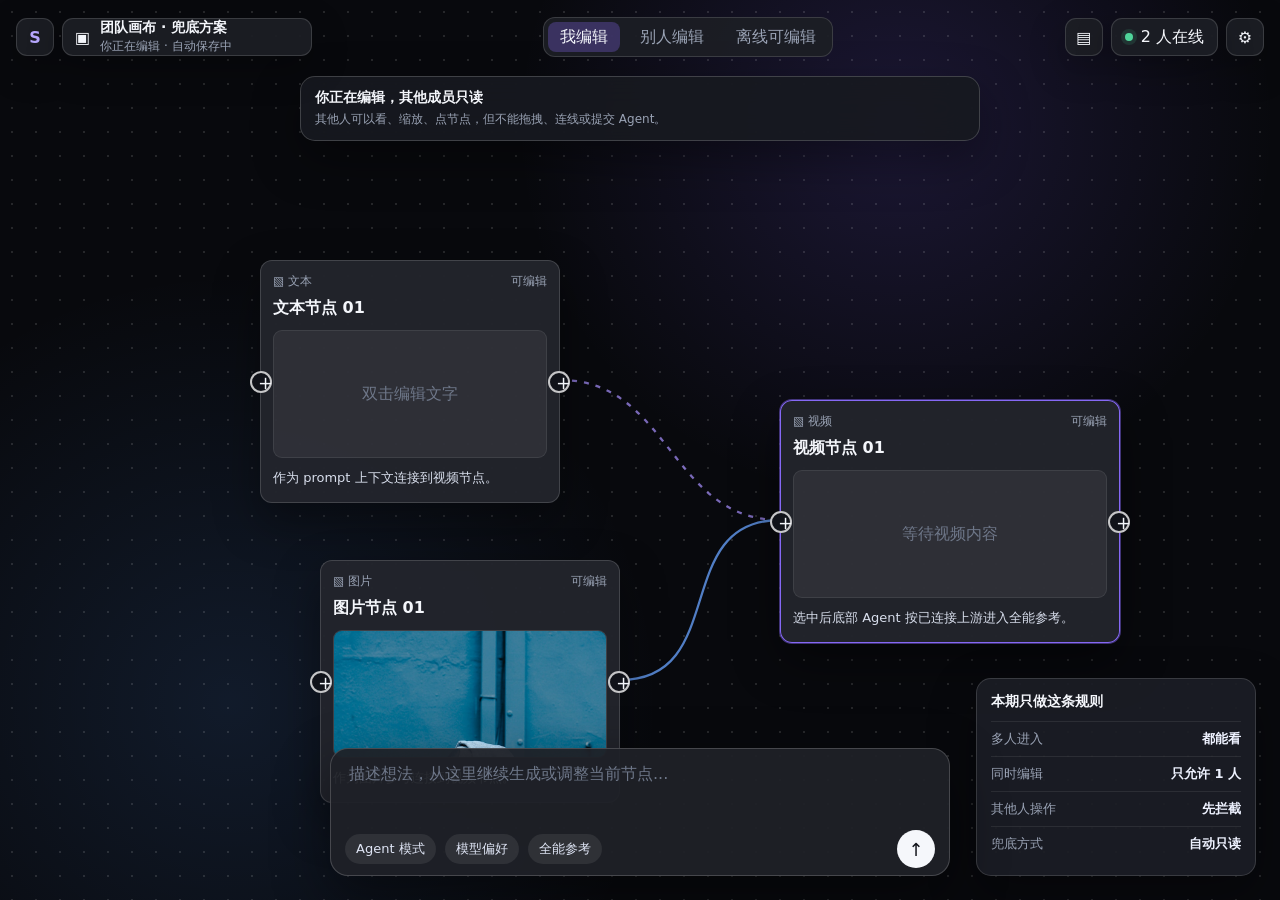
==== team-lock-demo.html @ 1d391b59 "Deploy updated canvas prototype" ====
<!doctype html>
<html lang="zh-CN">
  <head>
    <meta charset="UTF-8" />
    <meta name="viewport" content="width=device-width, initial-scale=1.0" />
    <title>画布多人编辑兜底演示</title>
    <style>
      :root {
        color-scheme: dark;
        --bg: #08090d;
        --panel: rgba(28, 30, 37, 0.94);
        --panel-soft: rgba(255, 255, 255, 0.07);
        --line: rgba(255, 255, 255, 0.14);
        --text: #f4f6fb;
        --muted: #9aa3b5;
        --dim: #6e7789;
        --blue: #5ea2ff;
        --purple: #8b6cff;
        --green: #4fd49a;
        --red: #ff8a99;
      }

      * {
        box-sizing: border-box;
      }

      body {
        margin: 0;
        height: 100vh;
        overflow: hidden;
        color: var(--text);
        font-family:
          Inter, ui-sans-serif, system-ui, -apple-system, BlinkMacSystemFont,
          "Segoe UI", "PingFang SC", "Microsoft YaHei", sans-serif;
        background:
          radial-gradient(circle at 70% 14%, rgba(129, 96, 255, 0.16), transparent 32%),
          radial-gradient(circle at 18% 78%, rgba(83, 154, 255, 0.12), transparent 34%),
          var(--bg);
      }

      button,
      textarea {
        font: inherit;
      }

      button {
        border: 0;
        color: inherit;
        cursor: pointer;
      }

      .app {
        position: relative;
        height: 100vh;
        background-image: radial-gradient(rgba(255, 255, 255, 0.12) 1px, transparent 1px);
        background-size: 24px 24px;
      }

      .topbar {
        position: absolute;
        z-index: 20;
        top: 16px;
        left: 16px;
        right: 16px;
        height: 42px;
        display: flex;
        align-items: center;
        justify-content: space-between;
        pointer-events: none;
      }

      .left,
      .right,
      .mode-switch {
        display: flex;
        align-items: center;
        gap: 8px;
        pointer-events: auto;
      }

      .logo,
      .icon-btn {
        width: 38px;
        height: 38px;
        border-radius: 11px;
        display: grid;
        place-items: center;
        background: var(--panel);
        border: 1px solid var(--line);
        box-shadow: 0 12px 36px rgba(0, 0, 0, 0.28);
      }

      .logo {
        color: #b8a8ff;
        font-weight: 900;
      }

      .project {
        height: 38px;
        min-width: 250px;
        padding: 0 12px;
        border-radius: 11px;
        display: flex;
        align-items: center;
        gap: 10px;
        background: var(--panel);
        border: 1px solid var(--line);
        box-shadow: 0 12px 36px rgba(0, 0, 0, 0.28);
      }

      .project strong {
        display: block;
        font-size: 14px;
      }

      .project span {
        display: block;
        margin-top: 1px;
        color: var(--muted);
        font-size: 12px;
      }

      .mode-switch {
        padding: 4px;
        border-radius: 12px;
        background: var(--panel);
        border: 1px solid var(--line);
      }

      .mode-switch button {
        height: 30px;
        padding: 0 12px;
        border-radius: 8px;
        color: var(--muted);
        background: transparent;
      }

      .mode-switch button.active {
        color: var(--text);
        background: rgba(139, 108, 255, 0.28);
      }

      .presence {
        position: relative;
      }

      .presence-button {
        height: 38px;
        padding: 0 13px;
        border-radius: 11px;
        display: flex;
        align-items: center;
        gap: 8px;
        background: var(--panel);
        border: 1px solid var(--line);
        box-shadow: 0 12px 36px rgba(0, 0, 0, 0.28);
      }

      .dot {
        width: 8px;
        height: 8px;
        border-radius: 999px;
        background: var(--green);
        box-shadow: 0 0 0 4px rgba(79, 212, 154, 0.13);
      }

      .presence-pop {
        position: absolute;
        top: 46px;
        right: 0;
        width: 275px;
        padding: 10px;
        border-radius: 14px;
        background: rgba(29, 31, 39, 0.98);
        border: 1px solid rgba(255, 255, 255, 0.18);
        box-shadow: 0 20px 56px rgba(0, 0, 0, 0.42);
        opacity: 0;
        transform: translateY(-6px);
        pointer-events: none;
        transition: 0.16s ease;
      }

      .presence.open .presence-pop {
        opacity: 1;
        transform: translateY(0);
        pointer-events: auto;
      }

      .pop-title {
        padding: 3px 5px 8px;
        color: var(--muted);
        font-size: 12px;
      }

      .member {
        display: grid;
        grid-template-columns: 32px 1fr auto;
        gap: 9px;
        align-items: center;
        padding: 8px;
        border-radius: 10px;
      }

      .member.editing {
        background: rgba(139, 108, 255, 0.14);
      }

      .avatar {
        width: 32px;
        height: 32px;
        border-radius: 999px;
        display: grid;
        place-items: center;
        background: linear-gradient(135deg, #8167ff, #56a2ff);
        font-weight: 800;
        font-size: 13px;
      }

      .member strong {
        display: block;
        font-size: 13px;
      }

      .member span {
        display: block;
        margin-top: 2px;
        color: var(--muted);
        font-size: 12px;
      }

      .badge {
        padding: 5px 8px;
        border-radius: 999px;
        color: var(--muted);
        background: rgba(255, 255, 255, 0.08);
        font-size: 12px;
      }

      .badge.hot {
        color: #d1c7ff;
        background: rgba(139, 108, 255, 0.22);
      }

      .banner {
        position: absolute;
        z-index: 18;
        top: 76px;
        left: 50%;
        width: min(680px, calc(100vw - 48px));
        min-height: 62px;
        transform: translateX(-50%);
        padding: 12px 14px;
        border-radius: 15px;
        display: flex;
        align-items: center;
        justify-content: space-between;
        gap: 14px;
        background: rgba(23, 25, 32, 0.92);
        border: 1px solid rgba(255, 255, 255, 0.18);
        box-shadow: 0 18px 48px rgba(0, 0, 0, 0.36);
        backdrop-filter: blur(16px);
      }

      .banner strong {
        display: block;
        font-size: 14px;
      }

      .banner span {
        display: block;
        margin-top: 4px;
        color: var(--muted);
        font-size: 12px;
      }

      .banner .actions {
        display: flex;
        gap: 8px;
        flex-shrink: 0;
      }

      .btn {
        height: 34px;
        padding: 0 12px;
        border-radius: 9px;
        background: var(--panel-soft);
        border: 1px solid var(--line);
      }

      .btn:disabled {
        color: var(--muted);
        cursor: default;
        opacity: 0.72;
      }

      .btn.primary {
        background: linear-gradient(135deg, #8067ff, #458fff);
        border-color: transparent;
      }

      .btn.danger {
        color: #ffdce1;
        background: rgba(255, 138, 153, 0.13);
        border-color: rgba(255, 138, 153, 0.32);
      }

      .canvas {
        position: absolute;
        inset: 0;
      }

      svg {
        position: absolute;
        inset: 0;
        width: 100%;
        height: 100%;
        pointer-events: none;
      }

      path {
        fill: none;
        stroke: rgba(104, 164, 255, 0.76);
        stroke-width: 2.3;
      }

      path.context {
        stroke: rgba(168, 145, 255, 0.7);
        stroke-dasharray: 5 7;
      }

      .readonly path {
        stroke: rgba(255, 255, 255, 0.28);
      }

      .node {
        position: absolute;
        width: 280px;
        border-radius: 12px;
        background: rgba(35, 37, 44, 0.96);
        border: 1px solid rgba(255, 255, 255, 0.15);
        box-shadow: 0 18px 46px rgba(0, 0, 0, 0.38);
        user-select: none;
        cursor: grab;
      }

      .readonly .node {
        cursor: default;
      }

      .node.selected {
        border-color: rgba(139, 108, 255, 0.95);
        box-shadow:
          0 0 0 1px rgba(139, 108, 255, 0.45),
          0 18px 48px rgba(0, 0, 0, 0.42);
      }

      .node-head {
        display: flex;
        justify-content: space-between;
        padding: 12px 12px 8px;
        color: var(--muted);
        font-size: 12px;
      }

      .node h3 {
        margin: 0;
        padding: 0 12px;
        font-size: 16px;
      }

      .preview {
        height: 128px;
        margin: 11px 12px 0;
        border-radius: 9px;
        display: grid;
        place-items: center;
        overflow: hidden;
        color: var(--dim);
        background: rgba(255, 255, 255, 0.06);
        border: 1px solid rgba(255, 255, 255, 0.08);
      }

      .preview img {
        width: 100%;
        height: 100%;
        object-fit: cover;
      }

      .node p {
        margin: 0;
        padding: 10px 12px 14px;
        color: #d8deec;
        font-size: 13px;
        line-height: 1.55;
      }

      .port {
        position: absolute;
        top: 50%;
        width: 22px;
        height: 22px;
        margin-top: -11px;
        border-radius: 999px;
        display: grid;
        place-items: center;
        background: #101219;
        border: 2px solid rgba(255, 255, 255, 0.76);
        font-size: 18px;
        line-height: 1;
      }

      .port.in {
        left: -11px;
      }

      .port.out {
        right: -11px;
      }

      .lock {
        position: absolute;
        right: 10px;
        bottom: 10px;
        padding: 4px 8px;
        border-radius: 999px;
        color: #dfe5f5;
        background: rgba(0, 0, 0, 0.55);
        font-size: 12px;
        opacity: 0;
      }

      .readonly .lock {
        opacity: 1;
      }

      .dock {
        position: absolute;
        z-index: 17;
        left: 50%;
        bottom: 24px;
        width: 620px;
        min-height: 124px;
        transform: translateX(-50%);
        border-radius: 18px;
        background: rgba(31, 33, 40, 0.95);
        border: 1px solid rgba(255, 255, 255, 0.18);
        box-shadow: 0 20px 56px rgba(0, 0, 0, 0.42);
        overflow: hidden;
      }

      .dock textarea {
        width: 100%;
        height: 70px;
        resize: none;
        outline: 0;
        border: 0;
        padding: 15px 18px 0;
        color: var(--text);
        background: transparent;
      }

      .dock textarea::placeholder {
        color: var(--dim);
      }

      .dock-foot {
        height: 52px;
        display: flex;
        align-items: center;
        gap: 9px;
        padding: 0 14px;
      }

      .chip {
        height: 30px;
        padding: 0 11px;
        border-radius: 999px;
        display: inline-flex;
        align-items: center;
        background: rgba(255, 255, 255, 0.08);
        color: #dfe5f5;
        font-size: 13px;
      }

      .send {
        width: 38px;
        height: 38px;
        margin-left: auto;
        border-radius: 999px;
        display: grid;
        place-items: center;
        color: #11131a;
        background: #f5f7fb;
        font-size: 18px;
      }

      .readonly .dock {
        filter: saturate(0.75);
      }

      .readonly .dock::after {
        content: "只读：不能提交 Agent";
        position: absolute;
        inset: 0;
        display: grid;
        place-items: center;
        color: #e7ebf7;
        font-size: 13px;
        background: rgba(20, 22, 29, 0.42);
        pointer-events: none;
      }

      .legend {
        position: absolute;
        z-index: 16;
        right: 24px;
        bottom: 24px;
        width: 280px;
        padding: 14px;
        border-radius: 15px;
        background: rgba(28, 30, 37, 0.92);
        border: 1px solid var(--line);
        box-shadow: 0 18px 46px rgba(0, 0, 0, 0.34);
      }

      .legend h3 {
        margin: 0 0 10px;
        font-size: 14px;
      }

      .legend div {
        display: flex;
        justify-content: space-between;
        padding: 8px 0;
        border-top: 1px solid rgba(255, 255, 255, 0.08);
        color: var(--muted);
        font-size: 13px;
      }

      .legend b {
        color: #eef2ff;
      }

      .toast {
        position: absolute;
        z-index: 50;
        left: 50%;
        bottom: 168px;
        transform: translate(-50%, 12px);
        opacity: 0;
        padding: 10px 14px;
        border-radius: 12px;
        background: rgba(14, 16, 22, 0.96);
        border: 1px solid rgba(255, 255, 255, 0.16);
        box-shadow: 0 18px 42px rgba(0, 0, 0, 0.36);
        color: #fff;
        transition: 0.16s ease;
        pointer-events: none;
      }

      .toast.show {
        opacity: 1;
        transform: translate(-50%, 0);
      }

      @media (max-width: 980px) {
        .mode-switch,
        .legend {
          display: none;
        }

        .dock {
          width: calc(100vw - 34px);
        }

        .project {
          min-width: 210px;
        }
      }
    </style>
  </head>
  <body>
    <div class="app" id="app">
      <header class="topbar">
        <div class="left">
          <div class="logo">S</div>
          <div class="project">
            <div>▣</div>
            <div>
              <strong>团队画布 · 兜底方案</strong>
              <span id="saveText">你正在编辑 · 自动保存中</span>
            </div>
          </div>
        </div>

        <div class="mode-switch">
          <button class="active" data-mode="mine">我编辑</button>
          <button data-mode="other">别人编辑</button>
          <button data-mode="stale">离线可编辑</button>
        </div>

        <div class="right">
          <button class="icon-btn">▤</button>
          <div class="presence" id="presence">
            <button class="presence-button" id="presenceButton">
              <span class="dot"></span>
              <span id="onlineText">2 人在线</span>
            </button>
            <div class="presence-pop">
              <div class="pop-title">当前进入画布的人</div>
              <div id="memberList"></div>
            </div>
          </div>
          <button class="icon-btn">⚙</button>
        </div>
      </header>

      <section class="banner" id="banner"></section>

      <main class="canvas" id="canvas">
        <svg id="edges"></svg>
      </main>

      <section class="dock" id="dock">
        <textarea id="input" placeholder="描述想法，从这里继续生成或调整当前节点..."></textarea>
        <div class="dock-foot">
          <span class="chip">Agent 模式</span>
          <span class="chip">模型偏好</span>
          <span class="chip">全能参考</span>
          <button class="send" id="send">↑</button>
        </div>
      </section>

      <aside class="legend">
        <h3>本期只做这条规则</h3>
        <div><span>多人进入</span><b>都能看</b></div>
        <div><span>同时编辑</span><b>只允许 1 人</b></div>
        <div><span>其他人操作</span><b>先拦截</b></div>
        <div><span>兜底方式</span><b>自动只读</b></div>
      </aside>

      <div class="toast" id="toast"></div>
    </div>

    <script>
      const $ = (selector) => document.querySelector(selector);
      const app = $("#app");
      const canvas = $("#canvas");
      const edgesEl = $("#edges");
      const banner = $("#banner");
      const dock = $("#dock");
      const input = $("#input");
      const toast = $("#toast");
      const memberList = $("#memberList");
      const saveText = $("#saveText");
      const onlineText = $("#onlineText");

      let mode = "mine";
      let selected = "video";
      let drag = null;

      const nodes = [
        {
          id: "text",
          type: "文本",
          title: "文本节点 01",
          x: 260,
          y: 260,
          w: 300,
          preview: "双击编辑文字",
          body: "作为 prompt 上下文连接到视频节点。"
        },
        {
          id: "image",
          type: "图片",
          title: "图片节点 01",
          x: 320,
          y: 560,
          w: 300,
          img: "image-reference.jpg",
          body: "作为图片参考连接到视频节点。"
        },
        {
          id: "video",
          type: "视频",
          title: "视频节点 01",
          x: 780,
          y: 400,
          w: 340,
          preview: "等待视频内容",
          body: "选中后底部 Agent 按已连接上游进入全能参考。"
        }
      ];

      const edges = [
        ["text", "video", "context"],
        ["image", "video", "media"]
      ];

      function canEdit() {
        return mode === "mine" || mode === "stale";
      }

      function render() {
        app.classList.toggle("readonly", !canEdit());
        dock.classList.toggle("readonly", !canEdit());
        input.disabled = !canEdit();
        saveText.textContent = canEdit() ? "你正在编辑 · 自动保存中" : "当前只读 · 可查看最新画布";
        onlineText.textContent = mode === "stale" ? "1 人在线" : "2 人在线";
        document.querySelectorAll("[data-mode]").forEach((button) => {
          button.classList.toggle("active", button.dataset.mode === mode);
        });
        renderBanner();
        renderMembers();
        renderCanvas();
      }

      function renderBanner() {
        if (mode === "mine") {
          banner.innerHTML = `
            <div>
              <strong>你正在编辑，其他成员只读</strong>
              <span>其他人可以看、缩放、点节点，但不能拖拽、连线或提交 Agent。</span>
            </div>
          `;
          return;
        }
        if (mode === "other") {
          banner.innerHTML = `
            <div>
              <strong>七七正在编辑，当前自动只读</strong>
              <span>临时兜底只做写入保护：可以查看画布，但不能拖拽、连线或提交 Agent。</span>
            </div>
          `;
          return;
        }
        banner.innerHTML = `
          <div>
            <strong>编辑锁已释放，自动恢复可编辑</strong>
            <span>编辑者离开或心跳超时后，系统自动解除只读；不出现额外操作入口。</span>
          </div>
        `;
      }

      function renderMembers() {
        const rows = mode === "stale"
          ? [{ name: "大魔术师（我）", avatar: "我", role: "正在编辑", editing: true }]
          : [
              { name: "大魔术师（我）", avatar: "我", role: canEdit() ? "正在编辑" : "只读查看", editing: canEdit() },
              { name: "七七", avatar: "七", role: mode === "other" ? "正在编辑" : "只读查看", editing: mode === "other" }
            ];

        memberList.innerHTML = rows.map((row) => `
          <div class="member ${row.editing ? "editing" : ""}">
            <div class="avatar">${row.avatar}</div>
            <div>
              <strong>${row.name}</strong>
              <span>${row.role}</span>
            </div>
            <div class="badge ${row.editing ? "hot" : ""}">${row.editing ? "编辑" : "只读"}</div>
          </div>
        `).join("");
      }

      function renderCanvas() {
        canvas.querySelectorAll(".node").forEach((node) => node.remove());
        nodes.forEach((node) => {
          const el = document.createElement("article");
          el.className = `node ${node.id === selected ? "selected" : ""}`;
          el.dataset.id = node.id;
          el.style.left = `${node.x}px`;
          el.style.top = `${node.y}px`;
          el.style.width = `${node.w}px`;
          el.innerHTML = `
            <button class="port in">+</button>
            <button class="port out">+</button>
            <div class="node-head">
              <span>▧ ${node.type}</span>
              <span>${canEdit() ? "可编辑" : "只读"}</span>
            </div>
            <h3>${node.title}</h3>
            <div class="preview">${node.img ? `<img src="./assets/${node.img}" alt="">` : node.preview}</div>
            <p>${node.body}</p>
            <span class="lock">只读保护</span>
          `;
          canvas.appendChild(el);
        });
        drawEdges();
      }

      function drawEdges() {
        edgesEl.innerHTML = "";
        edges.forEach(([from, to, type]) => {
          const a = nodes.find((node) => node.id === from);
          const b = nodes.find((node) => node.id === to);
          const sx = a.x + a.w;
          const sy = a.y + 120;
          const tx = b.x;
          const ty = b.y + 120;
          const gap = Math.max(110, Math.abs(tx - sx) / 2);
          const path = document.createElementNS("http://www.w3.org/2000/svg", "path");
          path.setAttribute("class", type === "context" ? "context" : "");
          path.setAttribute("d", `M ${sx} ${sy} C ${sx + gap} ${sy}, ${tx - gap} ${ty}, ${tx} ${ty}`);
          edgesEl.appendChild(path);
        });
      }

      function showToast(message) {
        toast.textContent = message;
        toast.classList.add("show");
        clearTimeout(showToast.timer);
        showToast.timer = setTimeout(() => toast.classList.remove("show"), 2300);
      }

      function block(action) {
        showToast(`当前只读，不能${action}。编辑锁释放后会自动恢复。`);
      }

      document.addEventListener("click", (event) => {
        const modeButton = event.target.closest("[data-mode]");
        if (modeButton) {
          mode = modeButton.dataset.mode;
          render();
          return;
        }

        if (event.target.closest(".port")) {
          if (!canEdit()) block("创建连线");
          else showToast("进入连线模式。");
          return;
        }

        const node = event.target.closest(".node");
        if (node) {
          selected = node.dataset.id;
          renderCanvas();
        }
      });

      $("#presenceButton").addEventListener("click", () => {
        $("#presence").classList.toggle("open");
      });

      $("#send").addEventListener("click", () => {
        if (!canEdit()) block("提交 Agent");
        else showToast("已提交，后续操作以你作为当前编辑者写入。");
      });

      canvas.addEventListener("pointerdown", (event) => {
        const nodeEl = event.target.closest(".node");
        if (!nodeEl || event.target.closest("button")) return;
        const node = nodes.find((item) => item.id === nodeEl.dataset.id);
        selected = node.id;
        renderCanvas();
        if (!canEdit()) {
          block("拖拽节点");
          return;
        }
        drag = {
          node,
          startX: event.clientX,
          startY: event.clientY,
          originX: node.x,
          originY: node.y
        };
        nodeEl.setPointerCapture(event.pointerId);
      });

      canvas.addEventListener("pointermove", (event) => {
        if (!drag) return;
        drag.node.x = drag.originX + event.clientX - drag.startX;
        drag.node.y = drag.originY + event.clientY - drag.startY;
        renderCanvas();
      });

      canvas.addEventListener("pointerup", () => {
        if (!drag) return;
        drag = null;
        showToast("节点位置已保存。");
      });

      canvas.addEventListener("dblclick", () => {
        if (!canEdit()) block("编辑节点");
        else showToast("进入节点编辑态。");
      });

      app.addEventListener("contextmenu", (event) => {
        event.preventDefault();
        if (!canEdit()) block("使用右键编辑菜单");
        else showToast(event.target.closest(".node") ? "打开节点菜单。" : "打开画布菜单。");
      });

      render();
    </script>
  </body>
</html>
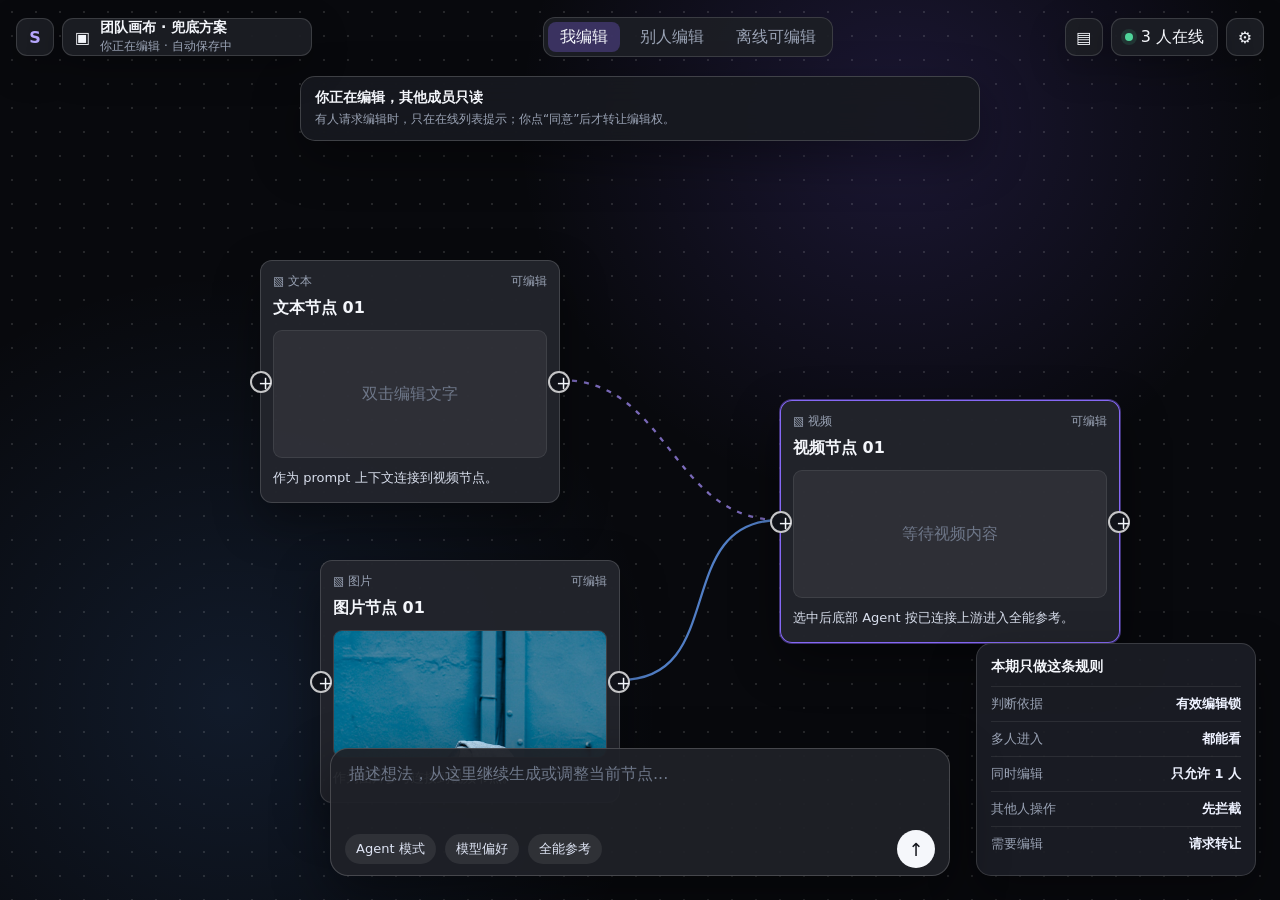
==== commit d2f82695: "Deploy canvas preset interactions" ====
--- a/team-lock-demo.html
+++ b/team-lock-demo.html
@@ -241,6 +241,16 @@
         background: rgba(139, 108, 255, 0.22);
       }
 
+      .mini-btn {
+        height: 28px;
+        padding: 0 10px;
+        border-radius: 8px;
+        background: rgba(139, 108, 255, 0.28);
+        border: 1px solid rgba(139, 108, 255, 0.52);
+        font-size: 12px;
+      }
+
+
       .banner {
         position: absolute;
         z-index: 18;
@@ -633,10 +643,11 @@
 
       <aside class="legend">
         <h3>本期只做这条规则</h3>
+        <div><span>判断依据</span><b>有效编辑锁</b></div>
         <div><span>多人进入</span><b>都能看</b></div>
         <div><span>同时编辑</span><b>只允许 1 人</b></div>
         <div><span>其他人操作</span><b>先拦截</b></div>
-        <div><span>兜底方式</span><b>自动只读</b></div>
+        <div><span>需要编辑</span><b>请求转让</b></div>
       </aside>
 
       <div class="toast" id="toast"></div>
@@ -654,10 +665,19 @@
       const memberList = $("#memberList");
       const saveText = $("#saveText");
       const onlineText = $("#onlineText");
+      const presence = $("#presence");
 
       let mode = "mine";
+      let editor = "me";
+      let editRequests = ["ning"];
       let selected = "video";
       let drag = null;
+
+      const people = {
+        me: { name: "大魔术师（我）", avatar: "我" },
+        qiqi: { name: "七七", avatar: "七" },
+        ning: { name: "阿宁", avatar: "宁" }
+      };
 
       const nodes = [
         {
@@ -698,7 +718,7 @@
       ];
 
       function canEdit() {
-        return mode === "mine" || mode === "stale";
+        return editor === "me";
       }
 
       function render() {
@@ -706,7 +726,7 @@
         dock.classList.toggle("readonly", !canEdit());
         input.disabled = !canEdit();
         saveText.textContent = canEdit() ? "你正在编辑 · 自动保存中" : "当前只读 · 可查看最新画布";
-        onlineText.textContent = mode === "stale" ? "1 人在线" : "2 人在线";
+        onlineText.textContent = mode === "stale" ? "1 人在线" : "3 人在线";
         document.querySelectorAll("[data-mode]").forEach((button) => {
           button.classList.toggle("active", button.dataset.mode === mode);
         });
@@ -716,50 +736,58 @@
       }
 
       function renderBanner() {
-        if (mode === "mine") {
+        if (canEdit()) {
           banner.innerHTML = `
             <div>
               <strong>你正在编辑，其他成员只读</strong>
-              <span>其他人可以看、缩放、点节点，但不能拖拽、连线或提交 Agent。</span>
+              <span>有人请求编辑时，只在在线列表提示；你点“同意”后才转让编辑权。</span>
             </div>
           `;
           return;
         }
         if (mode === "other") {
+          const alreadyRequested = editRequests.includes("me");
           banner.innerHTML = `
             <div>
-              <strong>七七正在编辑，当前自动只读</strong>
-              <span>临时兜底只做写入保护：可以查看画布，但不能拖拽、连线或提交 Agent。</span>
+              <strong>${people[editor].name.replace("（我）", "")}正在编辑，当前只读</strong>
+              <span>${alreadyRequested ? "已请求编辑，等待对方在在线列表中同意。" : "需要修改时点“请求编辑”，系统只做编辑权转让提醒。"}</span>
             </div>
+            ${alreadyRequested ? "" : `
+              <div class="actions">
+                <button class="btn primary" data-action="request-edit">请求编辑</button>
+              </div>
+            `}
           `;
           return;
         }
         banner.innerHTML = `
           <div>
             <strong>编辑锁已释放，自动恢复可编辑</strong>
-            <span>编辑者离开或心跳超时后，系统自动解除只读；不出现额外操作入口。</span>
+            <span>编辑者离开或心跳超时后，系统自动解除只读；已有请求继续保留在在线列表。</span>
           </div>
         `;
       }
 
       function renderMembers() {
-        const rows = mode === "stale"
-          ? [{ name: "大魔术师（我）", avatar: "我", role: "正在编辑", editing: true }]
-          : [
-              { name: "大魔术师（我）", avatar: "我", role: canEdit() ? "正在编辑" : "只读查看", editing: canEdit() },
-              { name: "七七", avatar: "七", role: mode === "other" ? "正在编辑" : "只读查看", editing: mode === "other" }
-            ];
-
-        memberList.innerHTML = rows.map((row) => `
-          <div class="member ${row.editing ? "editing" : ""}">
-            <div class="avatar">${row.avatar}</div>
+        const onlineIds = mode === "stale" ? ["me"] : ["me", "qiqi", "ning"];
+        memberList.innerHTML = onlineIds.map((id) => {
+          const isEditing = id === editor;
+          const isRequesting = editRequests.includes(id);
+          const canApprove = canEdit() && isRequesting && !isEditing;
+          const actionHtml = canApprove
+            ? `<button class="mini-btn" data-action="approve-request" data-user="${id}">同意</button>`
+            : `<div class="badge ${isEditing ? "hot" : ""}">${isEditing ? "编辑" : isRequesting ? "请求" : "只读"}</div>`;
+          return `
+          <div class="member ${isEditing ? "editing" : ""}">
+            <div class="avatar">${people[id].avatar}</div>
             <div>
-              <strong>${row.name}</strong>
-              <span>${row.role}</span>
+              <strong>${people[id].name}</strong>
+              <span>${isEditing ? "正在编辑" : isRequesting ? "已请求编辑" : "只读查看"}</span>
             </div>
-            <div class="badge ${row.editing ? "hot" : ""}">${row.editing ? "编辑" : "只读"}</div>
+            ${actionHtml}
           </div>
-        `).join("");
+        `;
+        }).join("");
       }
 
       function renderCanvas() {
@@ -813,14 +841,39 @@
       }
 
       function block(action) {
-        showToast(`当前只读，不能${action}。编辑锁释放后会自动恢复。`);
+        showToast(`当前只读，不能${action}。需要修改时先请求编辑。`);
       }
 
       document.addEventListener("click", (event) => {
         const modeButton = event.target.closest("[data-mode]");
         if (modeButton) {
           mode = modeButton.dataset.mode;
+          editor = mode === "other" ? "qiqi" : "me";
+          if (mode === "stale" && !editRequests.includes("ning")) {
+            editRequests.push("ning");
+          }
           render();
+          return;
+        }
+
+        const action = event.target.closest("[data-action]")?.dataset.action;
+        if (action === "request-edit") {
+          if (!editRequests.includes("me")) editRequests.unshift("me");
+          presence.classList.add("open");
+          render();
+          showToast("已发送请求，在线列表会持续显示，不会自动清掉。");
+          return;
+        }
+
+        if (action === "approve-request") {
+          const targetUser = event.target.closest("[data-user]")?.dataset.user;
+          if (!targetUser) return;
+          editor = targetUser;
+          mode = targetUser === "me" ? "mine" : "other";
+          editRequests = editRequests.filter((id) => id !== targetUser);
+          presence.classList.add("open");
+          render();
+          showToast(`已转让给${people[targetUser].name.replace("（我）", "")}，其他请求继续保留。`);
           return;
         }
 
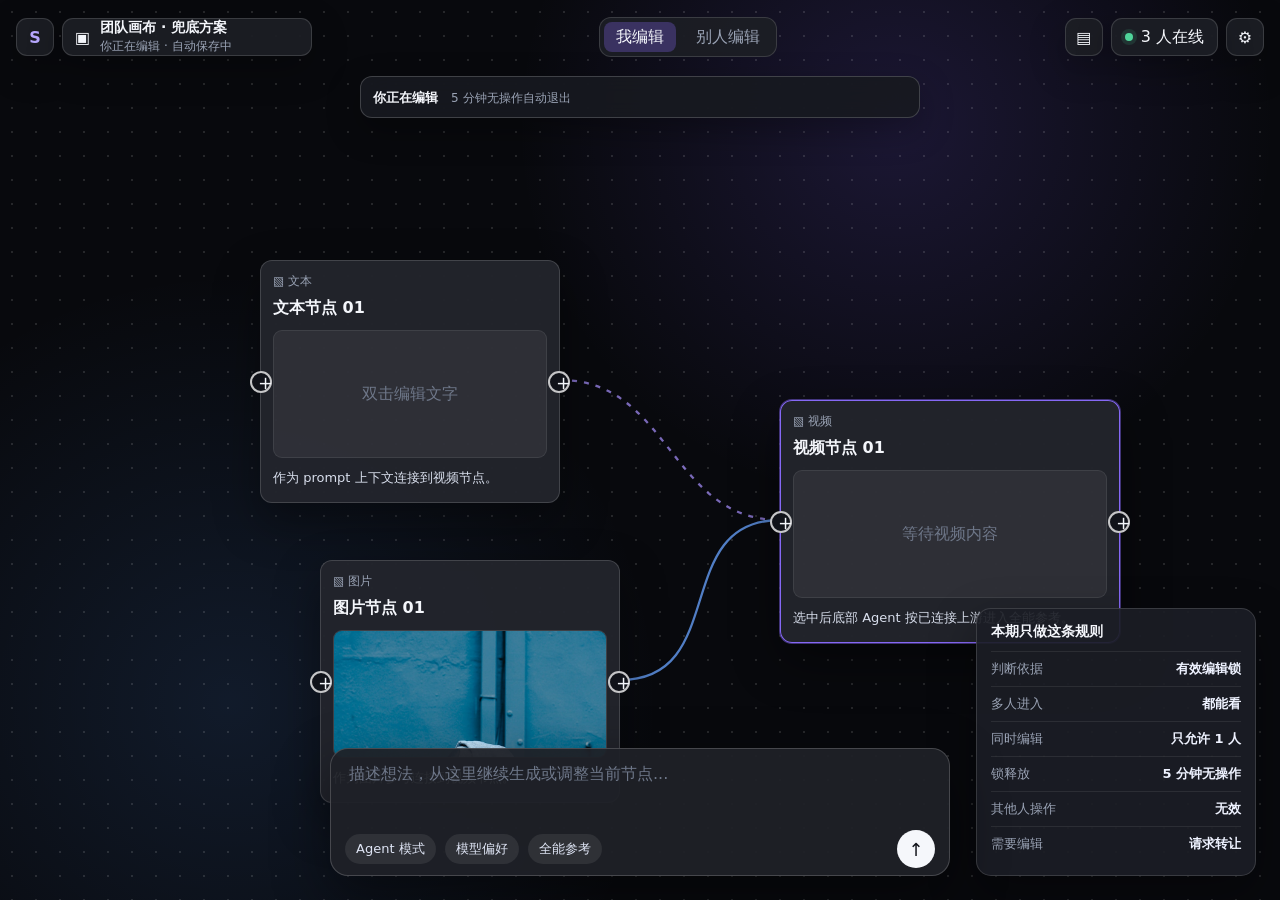
==== commit 3cb09fbb: "Update canvas team lock demo" ====
--- a/team-lock-demo.html
+++ b/team-lock-demo.html
@@ -256,29 +256,29 @@
         z-index: 18;
         top: 76px;
         left: 50%;
-        width: min(680px, calc(100vw - 48px));
-        min-height: 62px;
+        width: min(560px, calc(100vw - 48px));
+        min-height: 42px;
         transform: translateX(-50%);
-        padding: 12px 14px;
-        border-radius: 15px;
+        padding: 8px 10px 8px 12px;
+        border-radius: 12px;
         display: flex;
         align-items: center;
         justify-content: space-between;
-        gap: 14px;
+        gap: 10px;
         background: rgba(23, 25, 32, 0.92);
         border: 1px solid rgba(255, 255, 255, 0.18);
-        box-shadow: 0 18px 48px rgba(0, 0, 0, 0.36);
+        box-shadow: 0 12px 34px rgba(0, 0, 0, 0.3);
         backdrop-filter: blur(16px);
       }
 
       .banner strong {
-        display: block;
-        font-size: 14px;
+        display: inline;
+        font-size: 13px;
       }
 
       .banner span {
-        display: block;
-        margin-top: 4px;
+        display: inline;
+        margin-left: 8px;
         color: var(--muted);
         font-size: 12px;
       }
@@ -290,7 +290,7 @@
       }
 
       .btn {
-        height: 34px;
+        height: 30px;
         padding: 0 12px;
         border-radius: 9px;
         background: var(--panel-soft);
@@ -339,7 +339,7 @@
       }
 
       .readonly path {
-        stroke: rgba(255, 255, 255, 0.28);
+        stroke: rgba(104, 164, 255, 0.76);
       }
 
       .node {
@@ -427,22 +427,6 @@
         right: -11px;
       }
 
-      .lock {
-        position: absolute;
-        right: 10px;
-        bottom: 10px;
-        padding: 4px 8px;
-        border-radius: 999px;
-        color: #dfe5f5;
-        background: rgba(0, 0, 0, 0.55);
-        font-size: 12px;
-        opacity: 0;
-      }
-
-      .readonly .lock {
-        opacity: 1;
-      }
-
       .dock {
         position: absolute;
         z-index: 17;
@@ -505,19 +489,7 @@
       }
 
       .readonly .dock {
-        filter: saturate(0.75);
-      }
-
-      .readonly .dock::after {
-        content: "只读：不能提交 Agent";
-        position: absolute;
-        inset: 0;
-        display: grid;
-        place-items: center;
-        color: #e7ebf7;
-        font-size: 13px;
-        background: rgba(20, 22, 29, 0.42);
-        pointer-events: none;
+        display: none;
       }
 
       .legend {
@@ -606,7 +578,6 @@
         <div class="mode-switch">
           <button class="active" data-mode="mine">我编辑</button>
           <button data-mode="other">别人编辑</button>
-          <button data-mode="stale">离线可编辑</button>
         </div>
 
         <div class="right">
@@ -646,7 +617,8 @@
         <div><span>判断依据</span><b>有效编辑锁</b></div>
         <div><span>多人进入</span><b>都能看</b></div>
         <div><span>同时编辑</span><b>只允许 1 人</b></div>
-        <div><span>其他人操作</span><b>先拦截</b></div>
+        <div><span>锁释放</span><b>5 分钟无操作</b></div>
+        <div><span>其他人操作</span><b>无效</b></div>
         <div><span>需要编辑</span><b>请求转让</b></div>
       </aside>
 
@@ -725,8 +697,8 @@
         app.classList.toggle("readonly", !canEdit());
         dock.classList.toggle("readonly", !canEdit());
         input.disabled = !canEdit();
-        saveText.textContent = canEdit() ? "你正在编辑 · 自动保存中" : "当前只读 · 可查看最新画布";
-        onlineText.textContent = mode === "stale" ? "1 人在线" : "3 人在线";
+        saveText.textContent = canEdit() ? "你正在编辑 · 自动保存中" : "已保存草稿";
+        onlineText.textContent = "3 人在线";
         document.querySelectorAll("[data-mode]").forEach((button) => {
           button.classList.toggle("active", button.dataset.mode === mode);
         });
@@ -739,8 +711,8 @@
         if (canEdit()) {
           banner.innerHTML = `
             <div>
-              <strong>你正在编辑，其他成员只读</strong>
-              <span>有人请求编辑时，只在在线列表提示；你点“同意”后才转让编辑权。</span>
+              <strong>你正在编辑</strong>
+              <span>5 分钟无操作自动退出</span>
             </div>
           `;
           return;
@@ -749,8 +721,8 @@
           const alreadyRequested = editRequests.includes("me");
           banner.innerHTML = `
             <div>
-              <strong>${people[editor].name.replace("（我）", "")}正在编辑，当前只读</strong>
-              <span>${alreadyRequested ? "已请求编辑，等待对方在在线列表中同意。" : "需要修改时点“请求编辑”，系统只做编辑权转让提醒。"}</span>
+              <strong>${people[editor].name.replace("（我）", "")}正在编辑</strong>
+              <span>${alreadyRequested ? "已请求编辑" : "查看中"}</span>
             </div>
             ${alreadyRequested ? "" : `
               <div class="actions">
@@ -760,29 +732,24 @@
           `;
           return;
         }
-        banner.innerHTML = `
-          <div>
-            <strong>编辑锁已释放，自动恢复可编辑</strong>
-            <span>编辑者离开或心跳超时后，系统自动解除只读；已有请求继续保留在在线列表。</span>
-          </div>
-        `;
+        banner.innerHTML = "";
       }
 
       function renderMembers() {
-        const onlineIds = mode === "stale" ? ["me"] : ["me", "qiqi", "ning"];
+        const onlineIds = ["me", "qiqi", "ning"];
         memberList.innerHTML = onlineIds.map((id) => {
           const isEditing = id === editor;
           const isRequesting = editRequests.includes(id);
           const canApprove = canEdit() && isRequesting && !isEditing;
           const actionHtml = canApprove
             ? `<button class="mini-btn" data-action="approve-request" data-user="${id}">同意</button>`
-            : `<div class="badge ${isEditing ? "hot" : ""}">${isEditing ? "编辑" : isRequesting ? "请求" : "只读"}</div>`;
+            : `<div class="badge ${isEditing ? "hot" : ""}">${isEditing ? "编辑" : isRequesting ? "请求" : "查看"}</div>`;
           return `
           <div class="member ${isEditing ? "editing" : ""}">
             <div class="avatar">${people[id].avatar}</div>
             <div>
               <strong>${people[id].name}</strong>
-              <span>${isEditing ? "正在编辑" : isRequesting ? "已请求编辑" : "只读查看"}</span>
+              <span>${isEditing ? "正在编辑" : isRequesting ? "已请求编辑" : "查看中"}</span>
             </div>
             ${actionHtml}
           </div>
@@ -804,12 +771,10 @@
             <button class="port out">+</button>
             <div class="node-head">
               <span>▧ ${node.type}</span>
-              <span>${canEdit() ? "可编辑" : "只读"}</span>
             </div>
             <h3>${node.title}</h3>
             <div class="preview">${node.img ? `<img src="./assets/${node.img}" alt="">` : node.preview}</div>
             <p>${node.body}</p>
-            <span class="lock">只读保护</span>
           `;
           canvas.appendChild(el);
         });
@@ -841,7 +806,7 @@
       }
 
       function block(action) {
-        showToast(`当前只读，不能${action}。需要修改时先请求编辑。`);
+        return;
       }
 
       document.addEventListener("click", (event) => {
@@ -849,9 +814,6 @@
         if (modeButton) {
           mode = modeButton.dataset.mode;
           editor = mode === "other" ? "qiqi" : "me";
-          if (mode === "stale" && !editRequests.includes("ning")) {
-            editRequests.push("ning");
-          }
           render();
           return;
         }
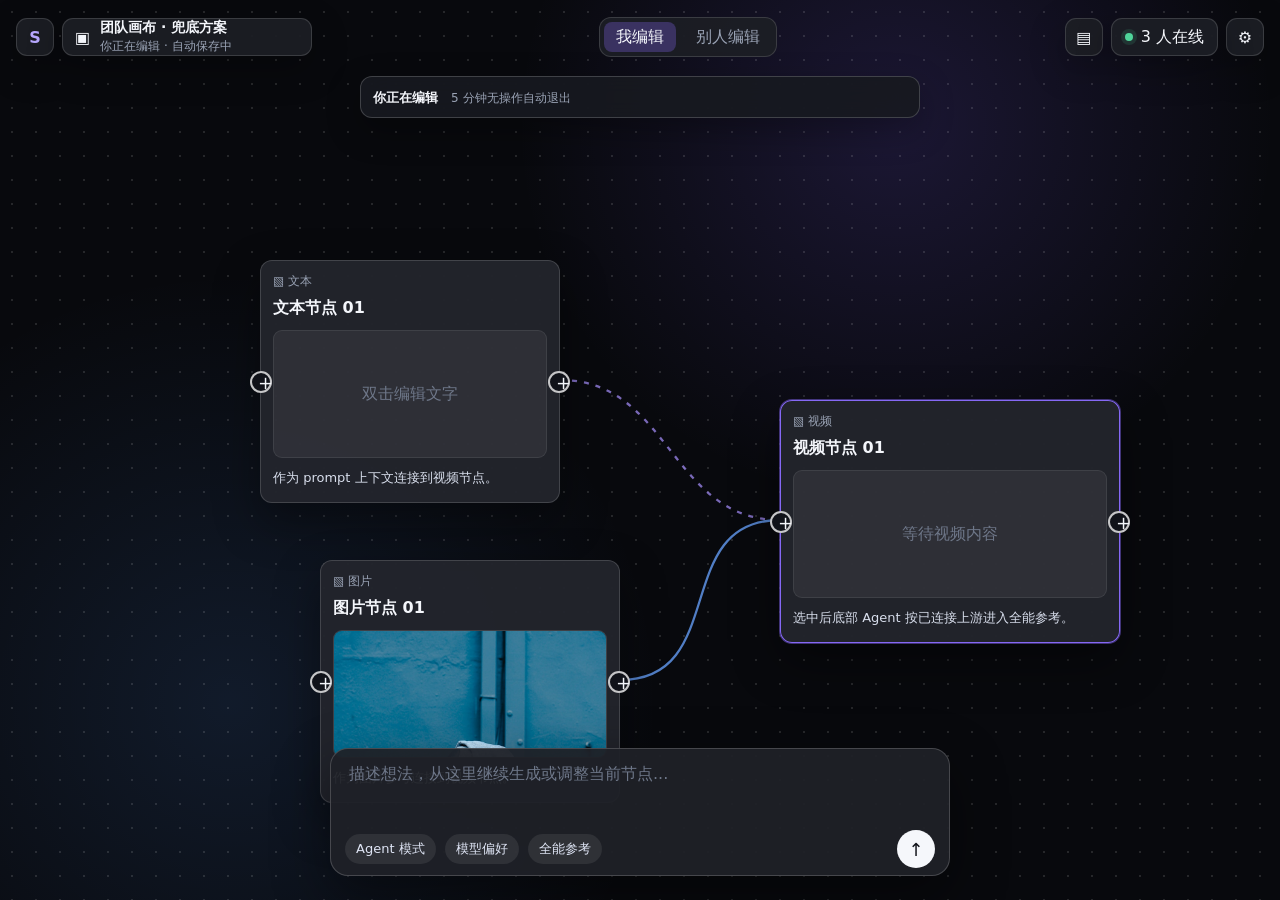
==== commit fea0d608: "Update team lock help popover" ====
--- a/team-lock-demo.html
+++ b/team-lock-demo.html
@@ -168,7 +168,7 @@
         position: absolute;
         top: 46px;
         right: 0;
-        width: 275px;
+        width: 315px;
         padding: 10px;
         border-radius: 14px;
         background: rgba(29, 31, 39, 0.98);
@@ -188,8 +188,58 @@
 
       .pop-title {
         padding: 3px 5px 8px;
+        display: flex;
+        align-items: center;
+        justify-content: space-between;
+        gap: 10px;
         color: var(--muted);
         font-size: 12px;
+      }
+
+      .help-btn {
+        width: 24px;
+        height: 24px;
+        border-radius: 999px;
+        display: grid;
+        place-items: center;
+        color: #cfd6e8;
+        background: rgba(255, 255, 255, 0.08);
+        border: 1px solid rgba(255, 255, 255, 0.12);
+        font-size: 13px;
+        line-height: 1;
+      }
+
+      .help-btn.active {
+        color: #fff;
+        background: rgba(139, 108, 255, 0.32);
+        border-color: rgba(139, 108, 255, 0.54);
+      }
+
+      .lock-help {
+        display: none;
+        margin: 0 4px 10px;
+        padding: 10px 11px;
+        border-radius: 11px;
+        background: rgba(255, 255, 255, 0.06);
+        border: 1px solid rgba(255, 255, 255, 0.1);
+      }
+
+      .lock-help.show {
+        display: block;
+      }
+
+      .lock-help strong {
+        display: block;
+        margin-bottom: 7px;
+        font-size: 13px;
+      }
+
+      .lock-help ul {
+        margin: 0;
+        padding-left: 16px;
+        color: #cbd3e4;
+        font-size: 12px;
+        line-height: 1.7;
       }
 
       .member {
@@ -492,37 +542,6 @@
         display: none;
       }
 
-      .legend {
-        position: absolute;
-        z-index: 16;
-        right: 24px;
-        bottom: 24px;
-        width: 280px;
-        padding: 14px;
-        border-radius: 15px;
-        background: rgba(28, 30, 37, 0.92);
-        border: 1px solid var(--line);
-        box-shadow: 0 18px 46px rgba(0, 0, 0, 0.34);
-      }
-
-      .legend h3 {
-        margin: 0 0 10px;
-        font-size: 14px;
-      }
-
-      .legend div {
-        display: flex;
-        justify-content: space-between;
-        padding: 8px 0;
-        border-top: 1px solid rgba(255, 255, 255, 0.08);
-        color: var(--muted);
-        font-size: 13px;
-      }
-
-      .legend b {
-        color: #eef2ff;
-      }
-
       .toast {
         position: absolute;
         z-index: 50;
@@ -546,8 +565,7 @@
       }
 
       @media (max-width: 980px) {
-        .mode-switch,
-        .legend {
+        .mode-switch {
           display: none;
         }
 
@@ -588,7 +606,19 @@
               <span id="onlineText">2 人在线</span>
             </button>
             <div class="presence-pop">
-              <div class="pop-title">当前进入画布的人</div>
+              <div class="pop-title">
+                <span>当前进入画布的人</span>
+                <button class="help-btn" data-action="toggle-help" aria-label="查看编辑保护说明">?</button>
+              </div>
+              <div class="lock-help" id="lockHelp">
+                <strong>编辑保护规则</strong>
+                <ul>
+                  <li>同一画布同一时刻只有 1 人可编辑。</li>
+                  <li>其他成员可查看，写入操作不会生效。</li>
+                  <li>5 分钟没有有效编辑操作后自动释放。</li>
+                  <li>需要继续编辑时请求编辑，由当前编辑者同意后转交。</li>
+                </ul>
+              </div>
               <div id="memberList"></div>
             </div>
           </div>
@@ -611,16 +641,6 @@
           <button class="send" id="send">↑</button>
         </div>
       </section>
-
-      <aside class="legend">
-        <h3>本期只做这条规则</h3>
-        <div><span>判断依据</span><b>有效编辑锁</b></div>
-        <div><span>多人进入</span><b>都能看</b></div>
-        <div><span>同时编辑</span><b>只允许 1 人</b></div>
-        <div><span>锁释放</span><b>5 分钟无操作</b></div>
-        <div><span>其他人操作</span><b>无效</b></div>
-        <div><span>需要编辑</span><b>请求转让</b></div>
-      </aside>
 
       <div class="toast" id="toast"></div>
     </div>
@@ -638,10 +658,12 @@
       const saveText = $("#saveText");
       const onlineText = $("#onlineText");
       const presence = $("#presence");
+      const lockHelp = $("#lockHelp");
 
       let mode = "mine";
       let editor = "me";
       let editRequests = ["ning"];
+      let lockHelpOpen = false;
       let selected = "video";
       let drag = null;
 
@@ -703,8 +725,14 @@
           button.classList.toggle("active", button.dataset.mode === mode);
         });
         renderBanner();
+        renderHelp();
         renderMembers();
         renderCanvas();
+      }
+
+      function renderHelp() {
+        lockHelp.classList.toggle("show", lockHelpOpen);
+        document.querySelector('[data-action="toggle-help"]').classList.toggle("active", lockHelpOpen);
       }
 
       function renderBanner() {
@@ -819,6 +847,13 @@
         }
 
         const action = event.target.closest("[data-action]")?.dataset.action;
+        if (action === "toggle-help") {
+          lockHelpOpen = !lockHelpOpen;
+          presence.classList.add("open");
+          renderHelp();
+          return;
+        }
+
         if (action === "request-edit") {
           if (!editRequests.includes("me")) editRequests.unshift("me");
           presence.classList.add("open");
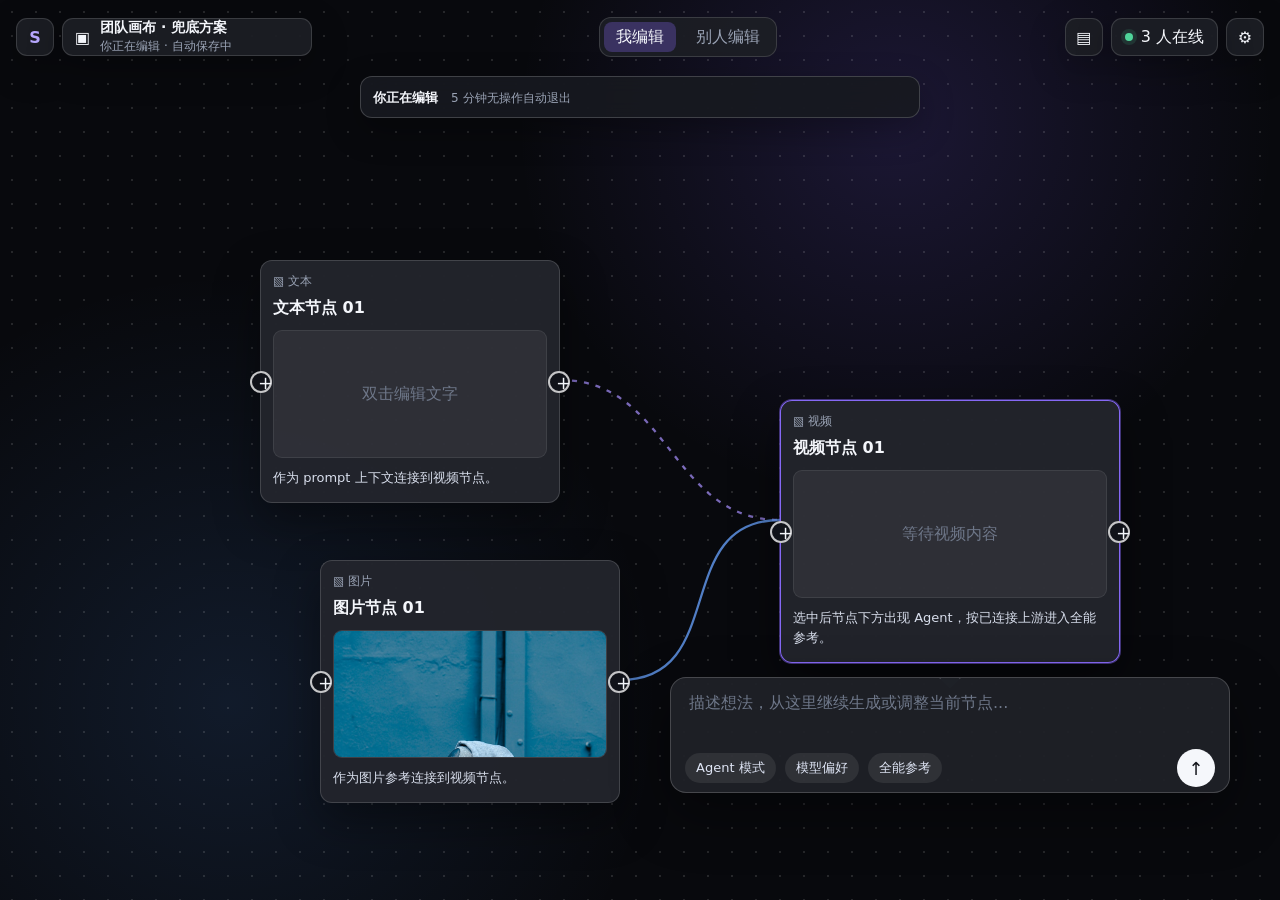
==== commit 339042a7: "Attach team lock agent to selected node" ====
--- a/team-lock-demo.html
+++ b/team-lock-demo.html
@@ -480,21 +480,37 @@
       .dock {
         position: absolute;
         z-index: 17;
-        left: 50%;
-        bottom: 24px;
-        width: 620px;
-        min-height: 124px;
-        transform: translateX(-50%);
-        border-radius: 18px;
+        left: 0;
+        top: 0;
+        width: 560px;
+        min-height: 112px;
+        transform: none;
+        border-radius: 16px;
         background: rgba(31, 33, 40, 0.95);
         border: 1px solid rgba(255, 255, 255, 0.18);
         box-shadow: 0 20px 56px rgba(0, 0, 0, 0.42);
         overflow: hidden;
+        transition:
+          left 0.16s ease,
+          top 0.16s ease;
+      }
+
+      .dock::before {
+        content: "";
+        position: absolute;
+        top: -7px;
+        left: 50%;
+        width: 14px;
+        height: 14px;
+        transform: translateX(-50%) rotate(45deg);
+        background: rgba(31, 33, 40, 0.95);
+        border-left: 1px solid rgba(255, 255, 255, 0.18);
+        border-top: 1px solid rgba(255, 255, 255, 0.18);
       }
 
       .dock textarea {
         width: 100%;
-        height: 70px;
+        height: 62px;
         resize: none;
         outline: 0;
         border: 0;
@@ -508,7 +524,7 @@
       }
 
       .dock-foot {
-        height: 52px;
+        height: 48px;
         display: flex;
         align-items: center;
         gap: 9px;
@@ -615,7 +631,7 @@
                 <ul>
                   <li>同一画布同一时刻只有 1 人可编辑。</li>
                   <li>其他成员可查看，写入操作不会生效。</li>
-                  <li>5 分钟没有有效编辑操作后自动释放。</li>
+                  <li>5 分钟没有编辑操作后自动释放。</li>
                   <li>需要继续编辑时请求编辑，由当前编辑者同意后转交。</li>
                 </ul>
               </div>
@@ -702,7 +718,7 @@
           y: 400,
           w: 340,
           preview: "等待视频内容",
-          body: "选中后底部 Agent 按已连接上游进入全能参考。"
+          body: "选中后节点下方出现 Agent，按已连接上游进入全能参考。"
         }
       ];
 
@@ -728,6 +744,7 @@
         renderHelp();
         renderMembers();
         renderCanvas();
+        positionDock();
       }
 
       function renderHelp() {
@@ -807,6 +824,27 @@
           canvas.appendChild(el);
         });
         drawEdges();
+        positionDock();
+      }
+
+      function positionDock() {
+        if (!canEdit()) return;
+        const selectedEl = canvas.querySelector(`.node[data-id="${selected}"]`);
+        if (!selectedEl) return;
+        const appRect = app.getBoundingClientRect();
+        const nodeRect = selectedEl.getBoundingClientRect();
+        const dockWidth = dock.offsetWidth || 560;
+        const dockHeight = dock.offsetHeight || 112;
+        const left = Math.min(
+          Math.max(24, nodeRect.left - appRect.left + (nodeRect.width - dockWidth) / 2),
+          window.innerWidth - dockWidth - 24
+        );
+        const top = Math.min(
+          nodeRect.bottom - appRect.top + 14,
+          window.innerHeight - dockHeight - 24
+        );
+        dock.style.left = `${left}px`;
+        dock.style.top = `${Math.max(82, top)}px`;
       }
 
       function drawEdges() {
